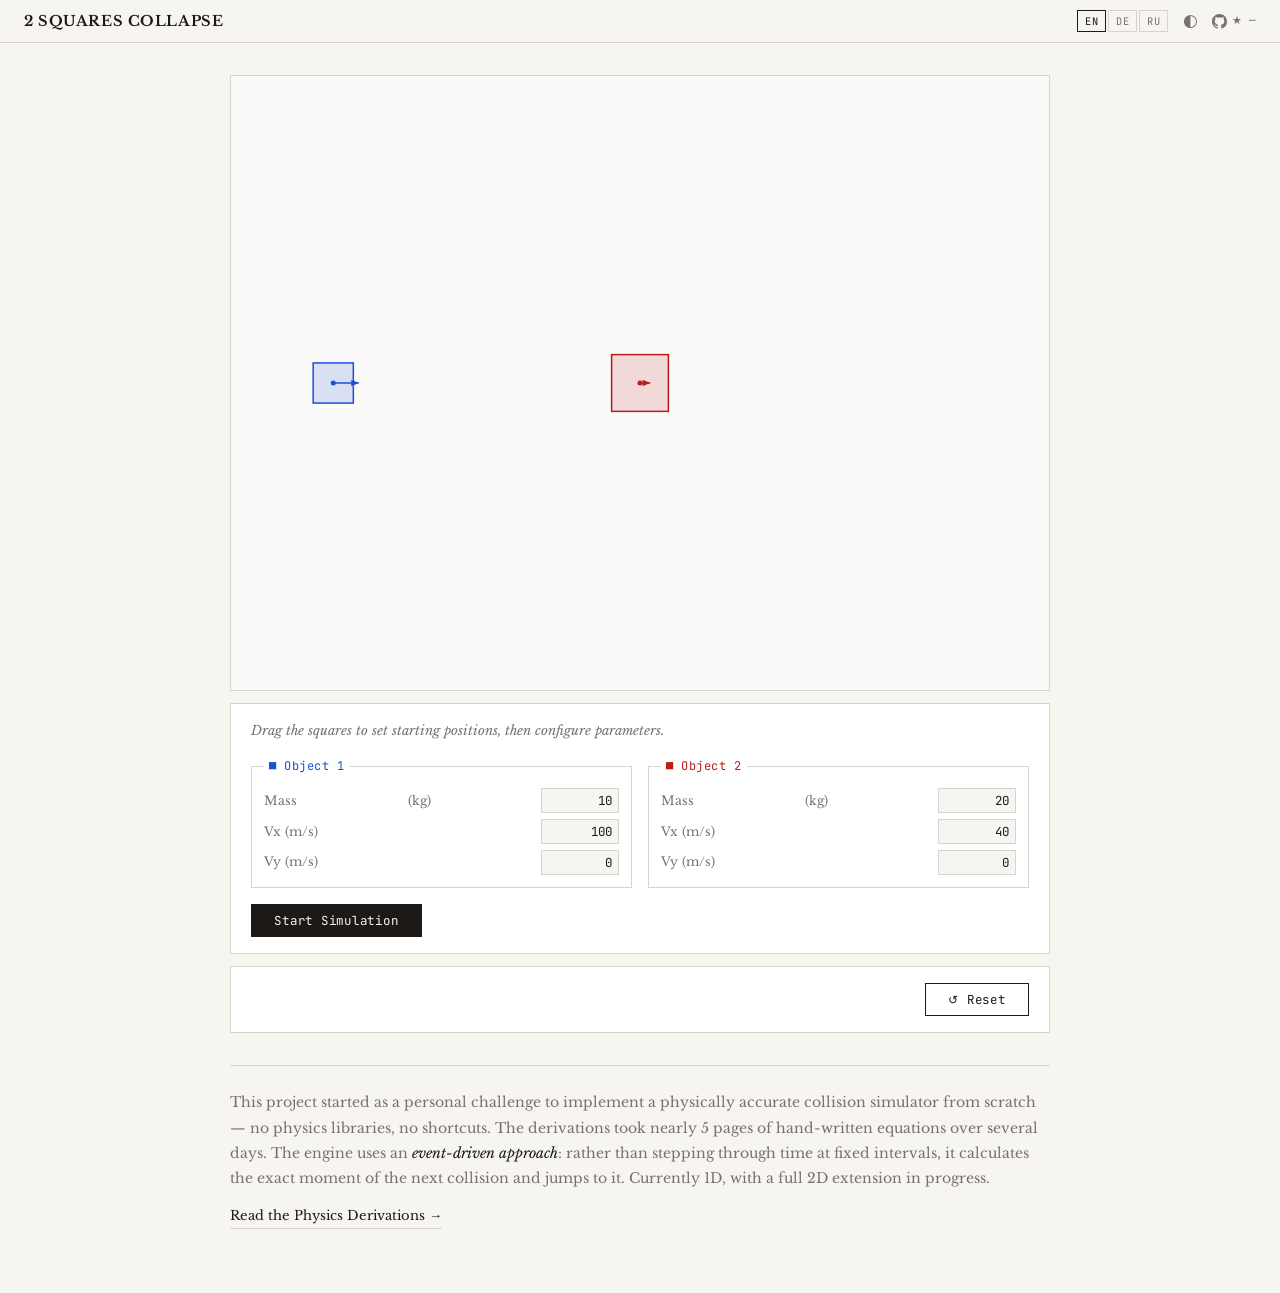
==== frontend/index.html @ e75fe3b8 "Introducing the first version of the front end!" ====
<!DOCTYPE html>
<html lang="en" data-theme="light">
<head>
  <meta charset="UTF-8">
  <meta name="viewport" content="width=device-width, initial-scale=1.0">
  <title>2 Squares Collapse</title>
  <link rel="preconnect" href="https://fonts.googleapis.com">
  <link href="https://fonts.googleapis.com/css2?family=Libre+Baskerville:ital,wght@0,400;0,700;1,400&family=JetBrains+Mono:wght@400;500&display=swap" rel="stylesheet">
  <link rel="stylesheet" href="style.css">
</head>
<body>

<header>
  <div class="header-left">
    <div class="lang-switcher">
      <button class="lang-btn" data-lang="en">EN</button>
      <button class="lang-btn" data-lang="de">DE</button>
      <button class="lang-btn" data-lang="ru">RU</button>
    </div>
    <button id="theme-btn" title="Toggle theme">◐</button>
    <a id="gh-link" href="https://github.com/koljaPl/2-squares-collapse" target="_blank" rel="noopener">
      <svg width="15" height="15" viewBox="0 0 24 24" fill="currentColor" aria-hidden="true">
        <path d="M12 0C5.37 0 0 5.37 0 12c0 5.31 3.435 9.795 8.205 11.385.6.105.825-.255.825-.57 0-.285-.015-1.23-.015-2.235-3.015.555-3.795-.735-4.035-1.41-.135-.345-.72-1.41-1.23-1.695-.42-.225-1.02-.78-.015-.795.945-.015 1.62.87 1.845 1.23 1.08 1.815 2.805 1.305 3.495.99.105-.78.42-1.305.765-1.605-2.67-.3-5.46-1.335-5.46-5.925 0-1.305.465-2.385 1.23-3.225-.12-.3-.54-1.53.12-3.18 0 0 1.005-.315 3.3 1.23.96-.27 1.98-.405 3-.405s2.04.135 3 .405c2.295-1.56 3.3-1.23 3.3-1.23.66 1.65.24 2.88.12 3.18.765.84 1.23 1.905 1.23 3.225 0 4.605-2.805 5.625-5.475 5.925.435.375.81 1.095.81 2.22 0 1.605-.015 2.895-.015 3.3 0 .315.225.69.825.57A12.02 12.02 0 0 0 24 12c0-6.63-5.37-12-12-12z"/>
      </svg>
      <span id="gh-stars">★ —</span>
    </a>
  </div>
  <a href="/" class="site-title">2 Squares Collapse</a>
</header>

<main>
  <div class="canvas-container">
    <canvas id="canvas"></canvas>
  </div>

  <!-- Setup panel: shown before simulation starts -->
  <div id="setup-panel" class="panel">
    <p class="hint" data-i18n="hint">Drag the squares to set starting positions, then configure parameters.</p>
    <div class="obj-inputs">
      <fieldset class="obj1-field">
        <legend data-i18n="obj1">■ Object 1</legend>
        <label><span data-i18n="mass">Mass</span> (kg)<input type="number" id="mass1" value="10" min="0.1" max="9999" step="1" inputmode="decimal"></label>
        <label>Vx (m/s)<input type="number" id="vx1" value="100" step="1" inputmode="decimal"></label>
        <label>Vy (m/s)<input type="number" id="vy1" value="0" step="1" inputmode="decimal"></label>
      </fieldset>
      <fieldset class="obj2-field">
        <legend data-i18n="obj2">■ Object 2</legend>
        <label><span data-i18n="mass">Mass</span> (kg)<input type="number" id="mass2" value="20" min="0.1" max="9999" step="1" inputmode="decimal"></label>
        <label>Vx (m/s)<input type="number" id="vx2" value="40" step="1" inputmode="decimal"></label>
        <label>Vy (m/s)<input type="number" id="vy2" value="0" step="1" inputmode="decimal"></label>
      </fieldset>
    </div>
    <button id="start-btn" class="btn primary" data-i18n="start">Start Simulation</button>
  </div>

  <!-- Simulation panel: shown while simulation is running -->
  <div id="sim-panel" class="panel hidden">
    <span id="status-line" class="status"></span>
    <button id="reset-btn" class="btn" data-i18n="reset">↺ Reset</button>
  </div>

  <!-- ================================================================
       ABOUT TEXT — edit the content between these comments freely.
       ================================================================ -->
  <section class="about">
    <p>
      This project started as a personal challenge to implement a physically accurate
      collision simulator from scratch — no physics libraries, no shortcuts.
      The derivations took nearly 5 pages of hand-written equations over several days.
      The engine uses an <em>event-driven approach</em>: rather than stepping through time
      at fixed intervals, it calculates the exact moment of the next collision and jumps to it.
      Currently 1D, with a full 2D extension in progress.
    </p>
    <a href="pdfs.html" class="text-link" data-i18n="physics_link">Read the Physics Derivations →</a>
  </section>
  <!-- ================================================================
       END ABOUT TEXT
       ================================================================ -->
</main>

<script src="app.js"></script>
</body>
</html>
---- frontend/style.css ----
/* ================================================================
   THEME VARIABLES — change colors here to restyle everything
   ================================================================ */
:root {
  --bg:         #F7F5F0;
  --surface:    #FFFFFF;
  --text:       #1C1917;
  --muted:      #78716C;
  --accent1:    #1D4ED8;   /* Object 1 color (blue) */
  --accent2:    #B91C1C;   /* Object 2 color (red) */
  --border:     #D6D3D1;
  --canvas-bg:  #FAFAF9;
  --font:       'Libre Baskerville', Georgia, serif;
  --mono:       'JetBrains Mono', 'Courier New', monospace;
}

[data-theme="dark"] {
  --bg:         #0C0A09;
  --surface:    #1C1917;
  --text:       #E7E5E4;
  --muted:      #A8A29E;
  --accent1:    #93C5FD;
  --accent2:    #FCA5A5;
  --border:     #292524;
  --canvas-bg:  #111008;
}

/* ================================================================
   BASE
   ================================================================ */
*, *::before, *::after { box-sizing: border-box; margin: 0; padding: 0; }

body {
  font-family: var(--font);
  background: var(--bg);
  color: var(--text);
  min-height: 100vh;
  transition: background 0.2s, color 0.2s;
  line-height: 1.6;
}

/* ================================================================
   HEADER
   ================================================================ */
header {
  display: flex;
  align-items: center;
  justify-content: space-between;
  flex-direction: row-reverse; /* title right, controls left */
  padding: 0.6rem 1.5rem;
  border-bottom: 1px solid var(--border);
  position: sticky;
  top: 0;
  background: var(--bg);
  z-index: 100;
  gap: 1rem;
}

.site-title {
  font-size: 0.9rem;
  font-weight: 700;
  letter-spacing: 0.04em;
  text-transform: uppercase;
  text-decoration: none;
  color: var(--text);
  white-space: nowrap;
}

.header-left {
  display: flex;
  align-items: center;
  gap: 0.9rem;
  flex-shrink: 0;
}

.lang-switcher {
  display: flex;
  gap: 2px;
}

.lang-btn {
  background: none;
  border: 1px solid var(--border);
  color: var(--muted);
  cursor: pointer;
  padding: 2px 7px;
  font-family: var(--mono);
  font-size: 0.65rem;
  letter-spacing: 0.05em;
  transition: all 0.1s;
  line-height: 1.6;
}
.lang-btn.active,
.lang-btn:hover { color: var(--text); border-color: var(--text); background: none; }

#theme-btn {
  background: none;
  border: none;
  cursor: pointer;
  font-size: 1.05rem;
  color: var(--muted);
  line-height: 1;
  padding: 0;
  transition: color 0.1s;
}
#theme-btn:hover { color: var(--text); }

#gh-link {
  display: flex;
  align-items: center;
  gap: 0.3rem;
  color: var(--muted);
  text-decoration: none;
  font-family: var(--mono);
  font-size: 0.7rem;
  transition: color 0.1s;
}
#gh-link:hover { color: var(--text); }

/* ================================================================
   MAIN LAYOUT
   ================================================================ */
main {
  max-width: 860px;
  margin: 2rem auto 4rem;
  padding: 0 1.25rem;
}

/* ================================================================
   CANVAS
   ================================================================ */
.canvas-container {
  width: 100%;
  border: 1px solid var(--border);
  overflow: hidden;
  background: var(--canvas-bg);
}

canvas {
  display: block;
  width: 100%;
  height: auto;
  cursor: default;
}

/* ================================================================
   PANELS (setup + sim controls)
   ================================================================ */
.panel {
  margin-top: 0.75rem;
  padding: 1rem 1.25rem;
  border: 1px solid var(--border);
  background: var(--surface);
  transition: background 0.2s;
}
.panel.hidden { display: none; }

.hint {
  font-size: 0.82rem;
  color: var(--muted);
  font-style: italic;
  margin-bottom: 1rem;
}

.obj-inputs {
  display: grid;
  grid-template-columns: 1fr 1fr;
  gap: 1rem;
  margin-bottom: 1rem;
}

fieldset {
  border: 1px solid var(--border);
  padding: 0.75rem;
}

legend {
  font-family: var(--mono);
  font-size: 0.75rem;
  padding: 0 0.3rem;
  letter-spacing: 0.05em;
}
.obj1-field legend { color: var(--accent1); }
.obj2-field legend { color: var(--accent2); }

label {
  display: flex;
  justify-content: space-between;
  align-items: center;
  font-size: 0.78rem;
  color: var(--muted);
  margin-bottom: 0.35rem;
  gap: 0.5rem;
}
label:last-child { margin-bottom: 0; }

label input[type="number"] {
  font-family: var(--mono);
  font-size: 0.78rem;
  width: 78px;
  padding: 3px 6px;
  border: 1px solid var(--border);
  background: var(--bg);
  color: var(--text);
  text-align: right;
  -moz-appearance: textfield;
  transition: border-color 0.1s;
}
label input[type="number"]:focus {
  outline: none;
  border-color: var(--text);
}
label input[type="number"]::-webkit-outer-spin-button,
label input[type="number"]::-webkit-inner-spin-button { -webkit-appearance: none; }

/* Buttons */
.btn {
  font-family: var(--mono);
  font-size: 0.78rem;
  padding: 0.45rem 1.4rem;
  border: 1px solid var(--text);
  background: none;
  color: var(--text);
  cursor: pointer;
  letter-spacing: 0.06em;
  transition: background 0.12s, color 0.12s;
}
.btn:hover { background: var(--text); color: var(--bg); }
.btn.primary { background: var(--text); color: var(--bg); }
.btn.primary:hover { opacity: 0.75; }

/* Sim status */
#sim-panel {
  display: flex;
  align-items: center;
  gap: 1rem;
}
.status {
  font-family: var(--mono);
  font-size: 0.72rem;
  color: var(--muted);
  flex: 1;
}

/* ================================================================
   ABOUT SECTION
   ================================================================ */
.about {
  margin-top: 2rem;
  padding-top: 1.5rem;
  border-top: 1px solid var(--border);
  font-size: 0.88rem;
  line-height: 1.8;
  color: var(--muted);
}
.about em { color: var(--text); font-style: italic; }

.text-link {
  display: inline-block;
  margin-top: 0.75rem;
  color: var(--text);
  font-size: 0.82rem;
  text-decoration: none;
  border-bottom: 1px solid var(--border);
  padding-bottom: 1px;
  transition: border-color 0.1s;
}
.text-link:hover { border-color: var(--text); }

/* ================================================================
   PDFs PAGE
   ================================================================ */
.page-title {
  font-size: 1.4rem;
  font-weight: 700;
  margin-bottom: 0.4rem;
}
.page-desc {
  color: var(--muted);
  font-size: 0.88rem;
  margin-bottom: 2rem;
}

.pdf-grid {
  display: grid;
  grid-template-columns: repeat(auto-fill, minmax(220px, 1fr));
  gap: 1rem;
  margin-bottom: 2rem;
}

.pdf-card {
  border: 1px solid var(--border);
  padding: 1.25rem;
  background: var(--surface);
  display: flex;
  flex-direction: column;
  gap: 0.5rem;
}

.pdf-num {
  font-family: var(--mono);
  font-size: 0.7rem;
  color: var(--muted);
  letter-spacing: 0.1em;
}

.pdf-card h3 {
  font-size: 0.92rem;
  font-weight: 700;
  line-height: 1.4;
}

.pdf-card p {
  font-size: 0.8rem;
  color: var(--muted);
  line-height: 1.5;
  flex: 1;
}

.pdf-link {
  font-family: var(--mono);
  font-size: 0.72rem;
  color: var(--text);
  text-decoration: none;
  border-bottom: 1px solid var(--border);
  padding-bottom: 1px;
  display: inline-block;
  margin-top: 0.25rem;
  transition: border-color 0.1s;
}
.pdf-link:hover { border-color: var(--text); }

/* ================================================================
   RESPONSIVE
   ================================================================ */
@media (max-width: 560px) {
  header { padding: 0.5rem 1rem; }
  .lang-switcher { display: none; }
  main { margin: 1rem auto 3rem; padding: 0 0.75rem; }
  .obj-inputs { grid-template-columns: 1fr; }
  label input[type="number"] { width: 70px; }
  .panel { padding: 0.85rem 1rem; }
}
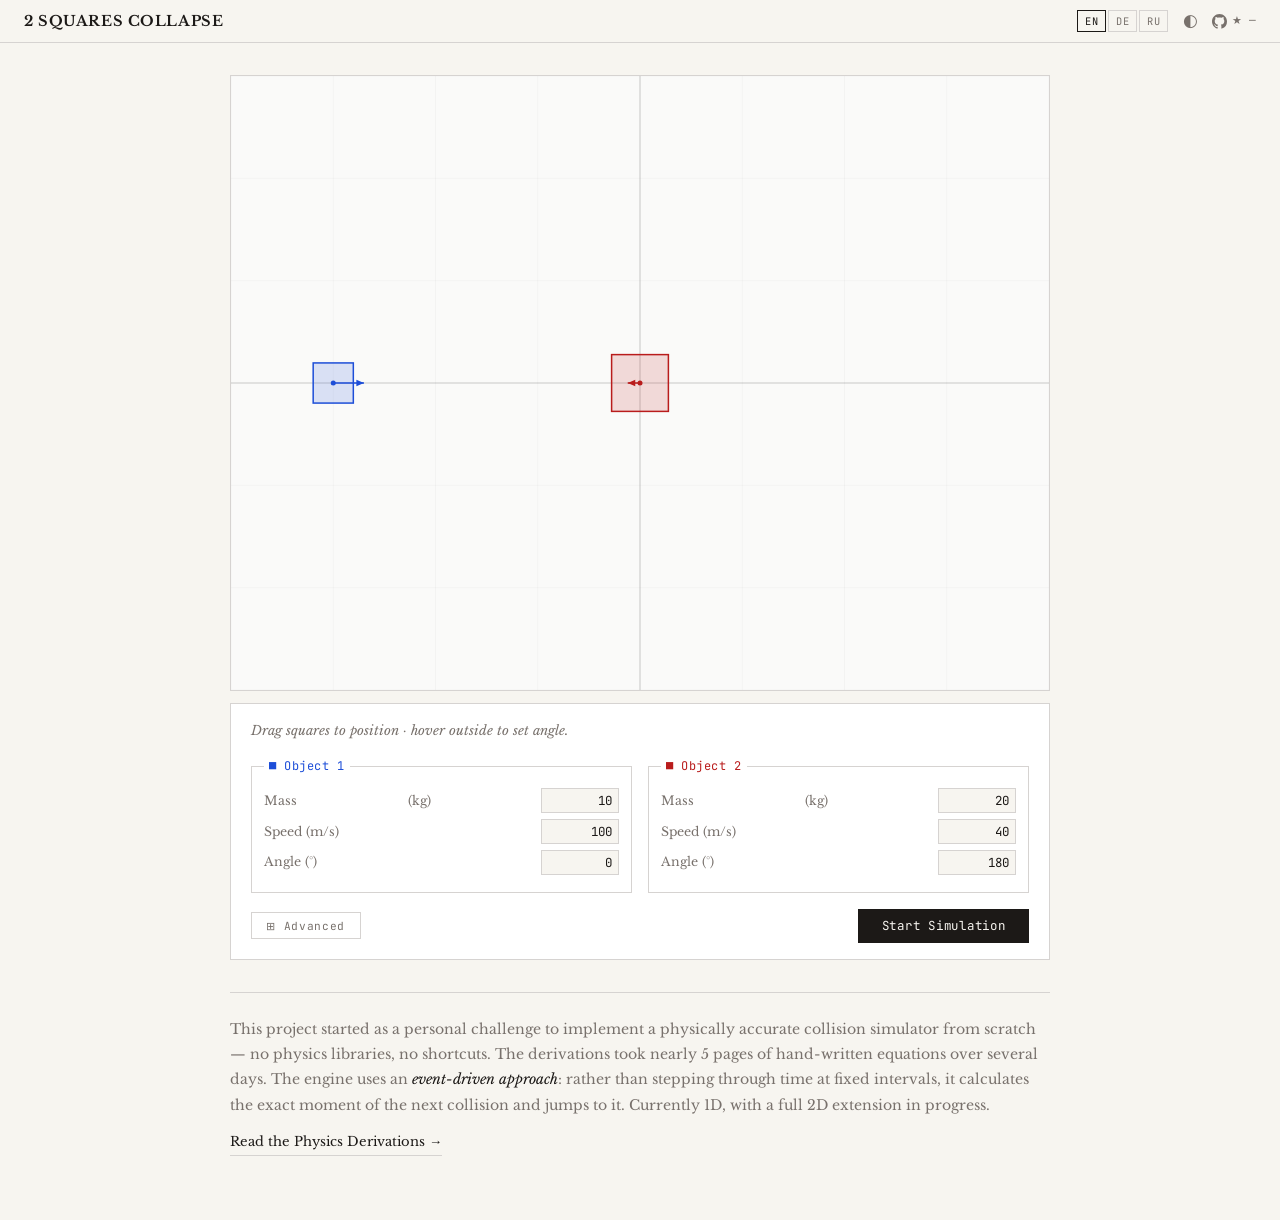
==== commit d91c7ad6: "I tested it, and there's a lot that needs to be tweaked..." ====
--- a/frontend/index.html
+++ b/frontend/index.html
@@ -35,22 +35,56 @@
 
   <!-- Setup panel: shown before simulation starts -->
   <div id="setup-panel" class="panel">
-    <p class="hint" data-i18n="hint">Drag the squares to set starting positions, then configure parameters.</p>
+    <p class="hint" data-i18n="hint">Drag squares to position · hover outside a square to set angle.</p>
     <div class="obj-inputs">
+
       <fieldset class="obj1-field">
         <legend data-i18n="obj1">■ Object 1</legend>
-        <label><span data-i18n="mass">Mass</span> (kg)<input type="number" id="mass1" value="10" min="0.1" max="9999" step="1" inputmode="decimal"></label>
-        <label>Vx (m/s)<input type="number" id="vx1" value="100" step="1" inputmode="decimal"></label>
-        <label>Vy (m/s)<input type="number" id="vy1" value="0" step="1" inputmode="decimal"></label>
+        <label><span data-i18n="mass">Mass</span> (kg)
+          <input type="number" id="mass1" value="10" min="0.1" max="9999" step="1" inputmode="decimal">
+        </label>
+        <!-- Default mode: speed + angle -->
+        <label class="std-only">Speed (m/s)
+          <input type="number" id="speed1" value="100" min="0" step="1" inputmode="decimal">
+        </label>
+        <label class="std-only angle-label" title="Or hover outside the square on canvas">
+          Angle (°)
+          <input type="number" id="angledeg1" value="0" min="-180" max="180" step="1" inputmode="decimal">
+        </label>
+        <!-- Advanced mode: vx + vy -->
+        <label class="adv-only hidden">Vx (m/s)
+          <input type="number" id="vx1" value="100" step="1" inputmode="decimal">
+        </label>
+        <label class="adv-only hidden">Vy (m/s)
+          <input type="number" id="vy1" value="0" step="1" inputmode="decimal">
+        </label>
       </fieldset>
+
       <fieldset class="obj2-field">
         <legend data-i18n="obj2">■ Object 2</legend>
-        <label><span data-i18n="mass">Mass</span> (kg)<input type="number" id="mass2" value="20" min="0.1" max="9999" step="1" inputmode="decimal"></label>
-        <label>Vx (m/s)<input type="number" id="vx2" value="40" step="1" inputmode="decimal"></label>
-        <label>Vy (m/s)<input type="number" id="vy2" value="0" step="1" inputmode="decimal"></label>
+        <label><span data-i18n="mass">Mass</span> (kg)
+          <input type="number" id="mass2" value="20" min="0.1" max="9999" step="1" inputmode="decimal">
+        </label>
+        <label class="std-only">Speed (m/s)
+          <input type="number" id="speed2" value="40" min="0" step="1" inputmode="decimal">
+        </label>
+        <label class="std-only angle-label">
+          Angle (°)
+          <input type="number" id="angledeg2" value="180" min="-180" max="180" step="1" inputmode="decimal">
+        </label>
+        <label class="adv-only hidden">Vx (m/s)
+          <input type="number" id="vx2" value="40" step="1" inputmode="decimal">
+        </label>
+        <label class="adv-only hidden">Vy (m/s)
+          <input type="number" id="vy2" value="0" step="1" inputmode="decimal">
+        </label>
       </fieldset>
+
     </div>
-    <button id="start-btn" class="btn primary" data-i18n="start">Start Simulation</button>
+    <div class="panel-row">
+      <button id="adv-btn" class="btn small" data-i18n="adv_mode">⊞ Advanced</button>
+      <button id="start-btn" class="btn primary" data-i18n="start">Start Simulation</button>
+    </div>
   </div>
 
   <!-- Simulation panel: shown while simulation is running -->
@@ -80,4 +114,4 @@
 
 <script src="app.js"></script>
 </body>
-</html>
+</html>
--- a/frontend/style.css
+++ b/frontend/style.css
@@ -228,6 +228,21 @@
 .btn:hover { background: var(--text); color: var(--bg); }
 .btn.primary { background: var(--text); color: var(--bg); }
 .btn.primary:hover { opacity: 0.75; }
+.btn.small { font-size: 0.7rem; padding: 0.35rem 0.9rem; border-color: var(--border); color: var(--muted); }
+.btn.small:hover { border-color: var(--text); color: var(--text); background: none; }
+.btn.small.active { border-color: var(--text); color: var(--text); }
+
+.panel-row {
+  display: flex;
+  align-items: center;
+  justify-content: space-between;
+  gap: 0.5rem;
+  margin-top: 0.25rem;
+}
+
+.angle-label { position: relative; }
+
+.hidden { display: none !important; }
 
 /* Sim status */
 #sim-panel {
@@ -340,4 +355,4 @@
   .obj-inputs { grid-template-columns: 1fr; }
   label input[type="number"] { width: 70px; }
   .panel { padding: 0.85rem 1rem; }
-}
+}
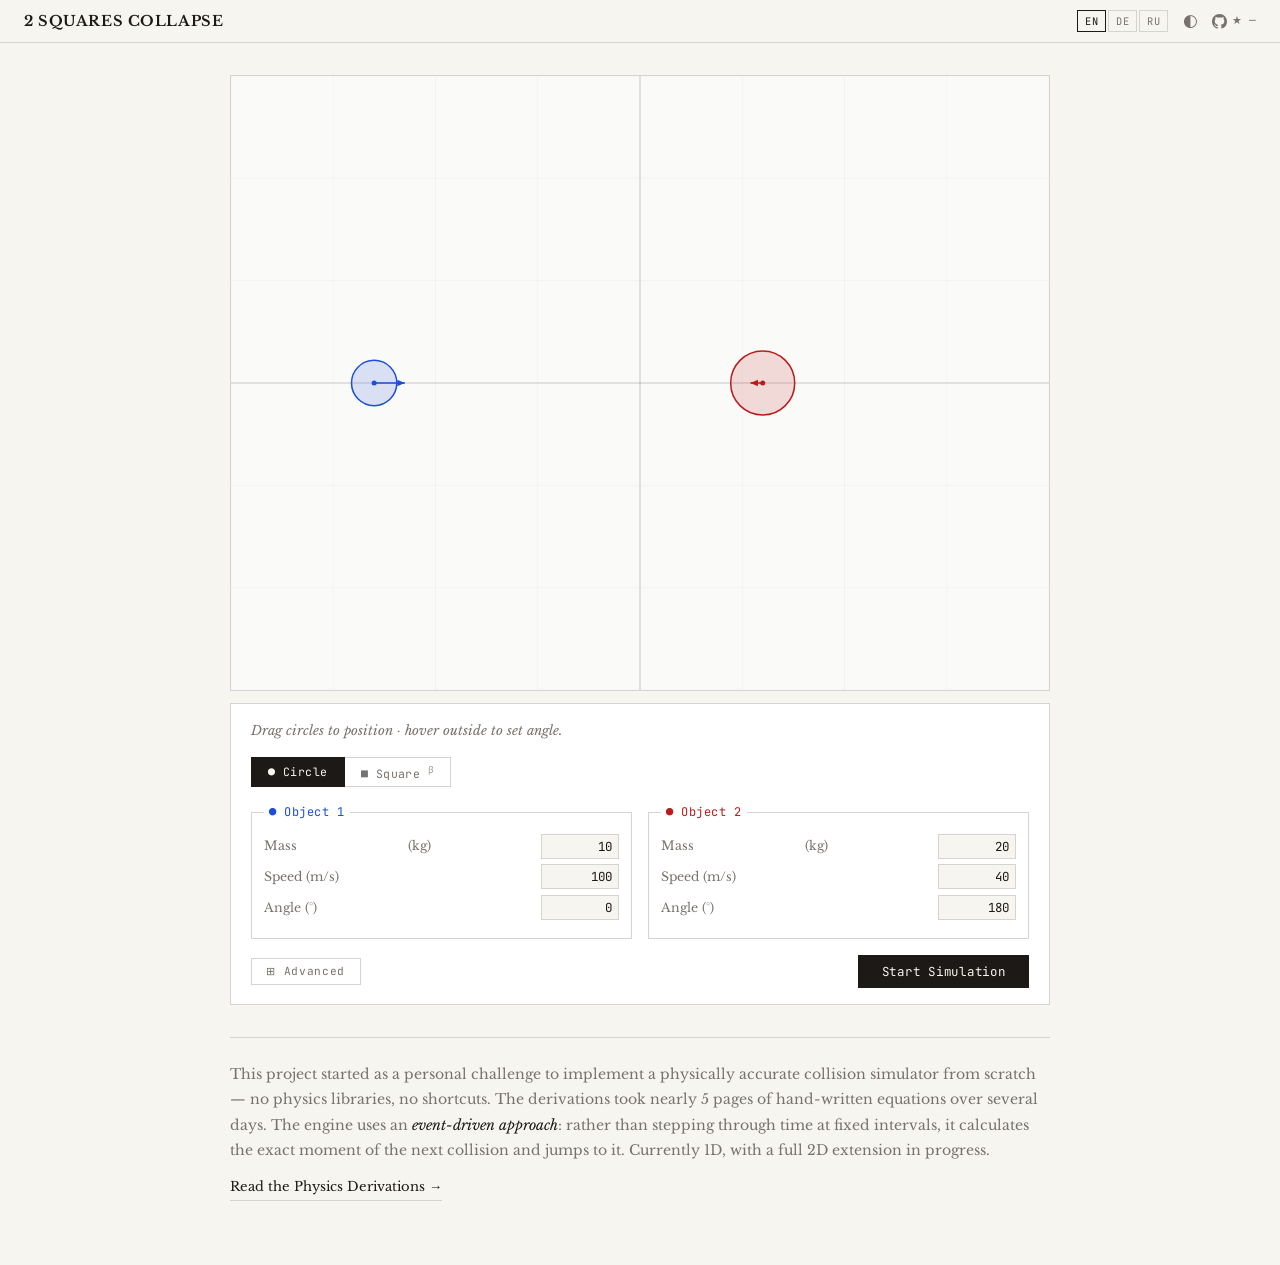
==== commit 062b1e90: "An interim commit for the transition. I made a few minor changes to the backend and added a new feat" ====
--- a/frontend/index.html
+++ b/frontend/index.html
@@ -35,11 +35,15 @@
 
   <!-- Setup panel: shown before simulation starts -->
   <div id="setup-panel" class="panel">
-    <p class="hint" data-i18n="hint">Drag squares to position · hover outside a square to set angle.</p>
+    <p class="hint" data-i18n="hint">Drag circles to position · hover outside to set angle.</p>
+    <div class="shape-selector">
+      <button class="shape-btn active" data-shape="circle">● Circle</button>
+      <button class="shape-btn" data-shape="square">■ Square <span class="beta">β</span></button>
+    </div>
     <div class="obj-inputs">
 
       <fieldset class="obj1-field">
-        <legend data-i18n="obj1">■ Object 1</legend>
+        <legend data-i18n="obj1">● Object 1</legend>
         <label><span data-i18n="mass">Mass</span> (kg)
           <input type="number" id="mass1" value="10" min="0.1" max="9999" step="1" inputmode="decimal">
         </label>
@@ -61,7 +65,7 @@
       </fieldset>
 
       <fieldset class="obj2-field">
-        <legend data-i18n="obj2">■ Object 2</legend>
+        <legend data-i18n="obj2">● Object 2</legend>
         <label><span data-i18n="mass">Mass</span> (kg)
           <input type="number" id="mass2" value="20" min="0.1" max="9999" step="1" inputmode="decimal">
         </label>
--- a/frontend/style.css
+++ b/frontend/style.css
@@ -346,6 +346,41 @@
 .pdf-link:hover { border-color: var(--text); }
 
 /* ================================================================
+   SHAPE SELECTOR
+   ================================================================ */
+.shape-selector {
+  display: flex;
+  gap: 0;
+  margin-bottom: 1rem;
+}
+
+.shape-btn {
+  font-family: var(--mono);
+  font-size: 0.72rem;
+  padding: 0.3rem 1rem;
+  border: 1px solid var(--border);
+  background: none;
+  color: var(--muted);
+  cursor: pointer;
+  letter-spacing: 0.04em;
+  transition: all 0.1s;
+}
+.shape-btn + .shape-btn { border-left: none; }
+.shape-btn.active {
+  background: var(--text);
+  color: var(--bg);
+  border-color: var(--text);
+}
+.shape-btn:not(.active):hover { color: var(--text); border-color: var(--text); }
+
+.beta {
+  font-size: 0.6rem;
+  letter-spacing: 0;
+  opacity: 0.65;
+  vertical-align: super;
+}
+
+/* ================================================================
    RESPONSIVE
    ================================================================ */
 @media (max-width: 560px) {
